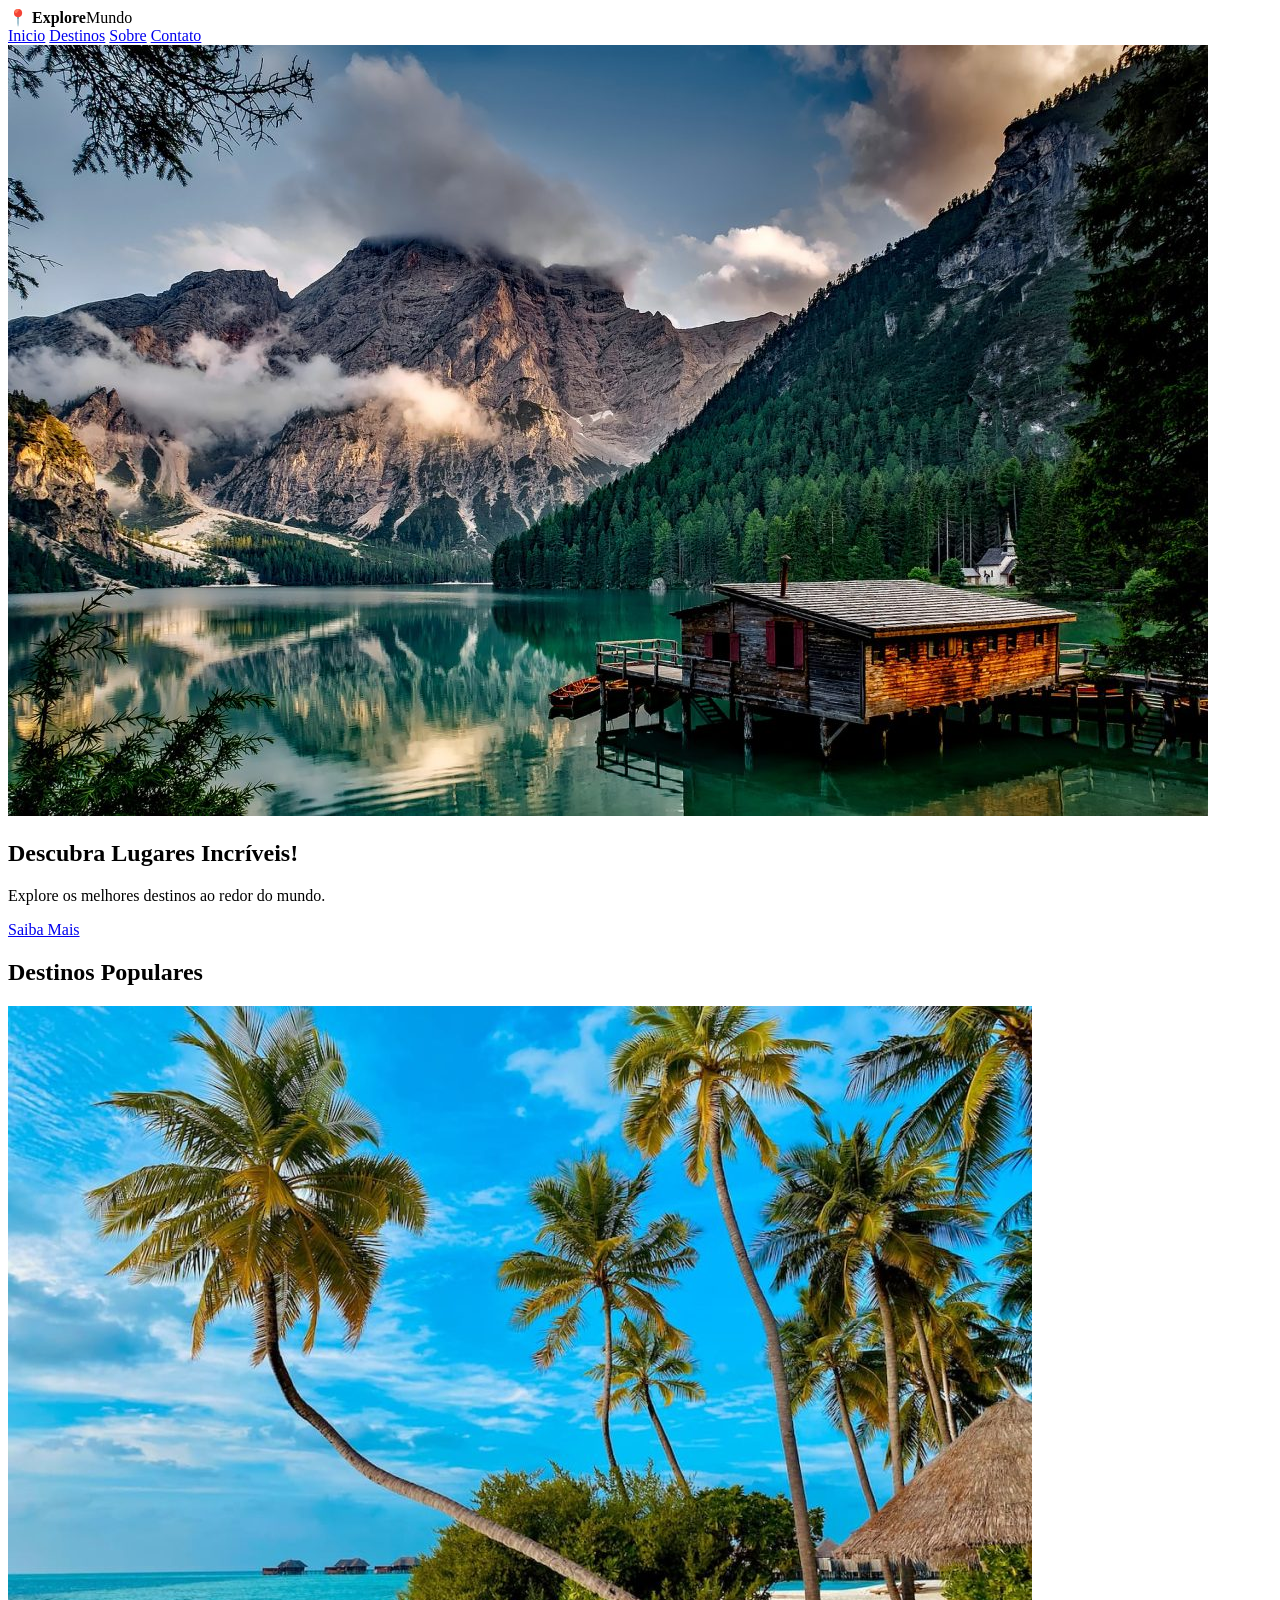
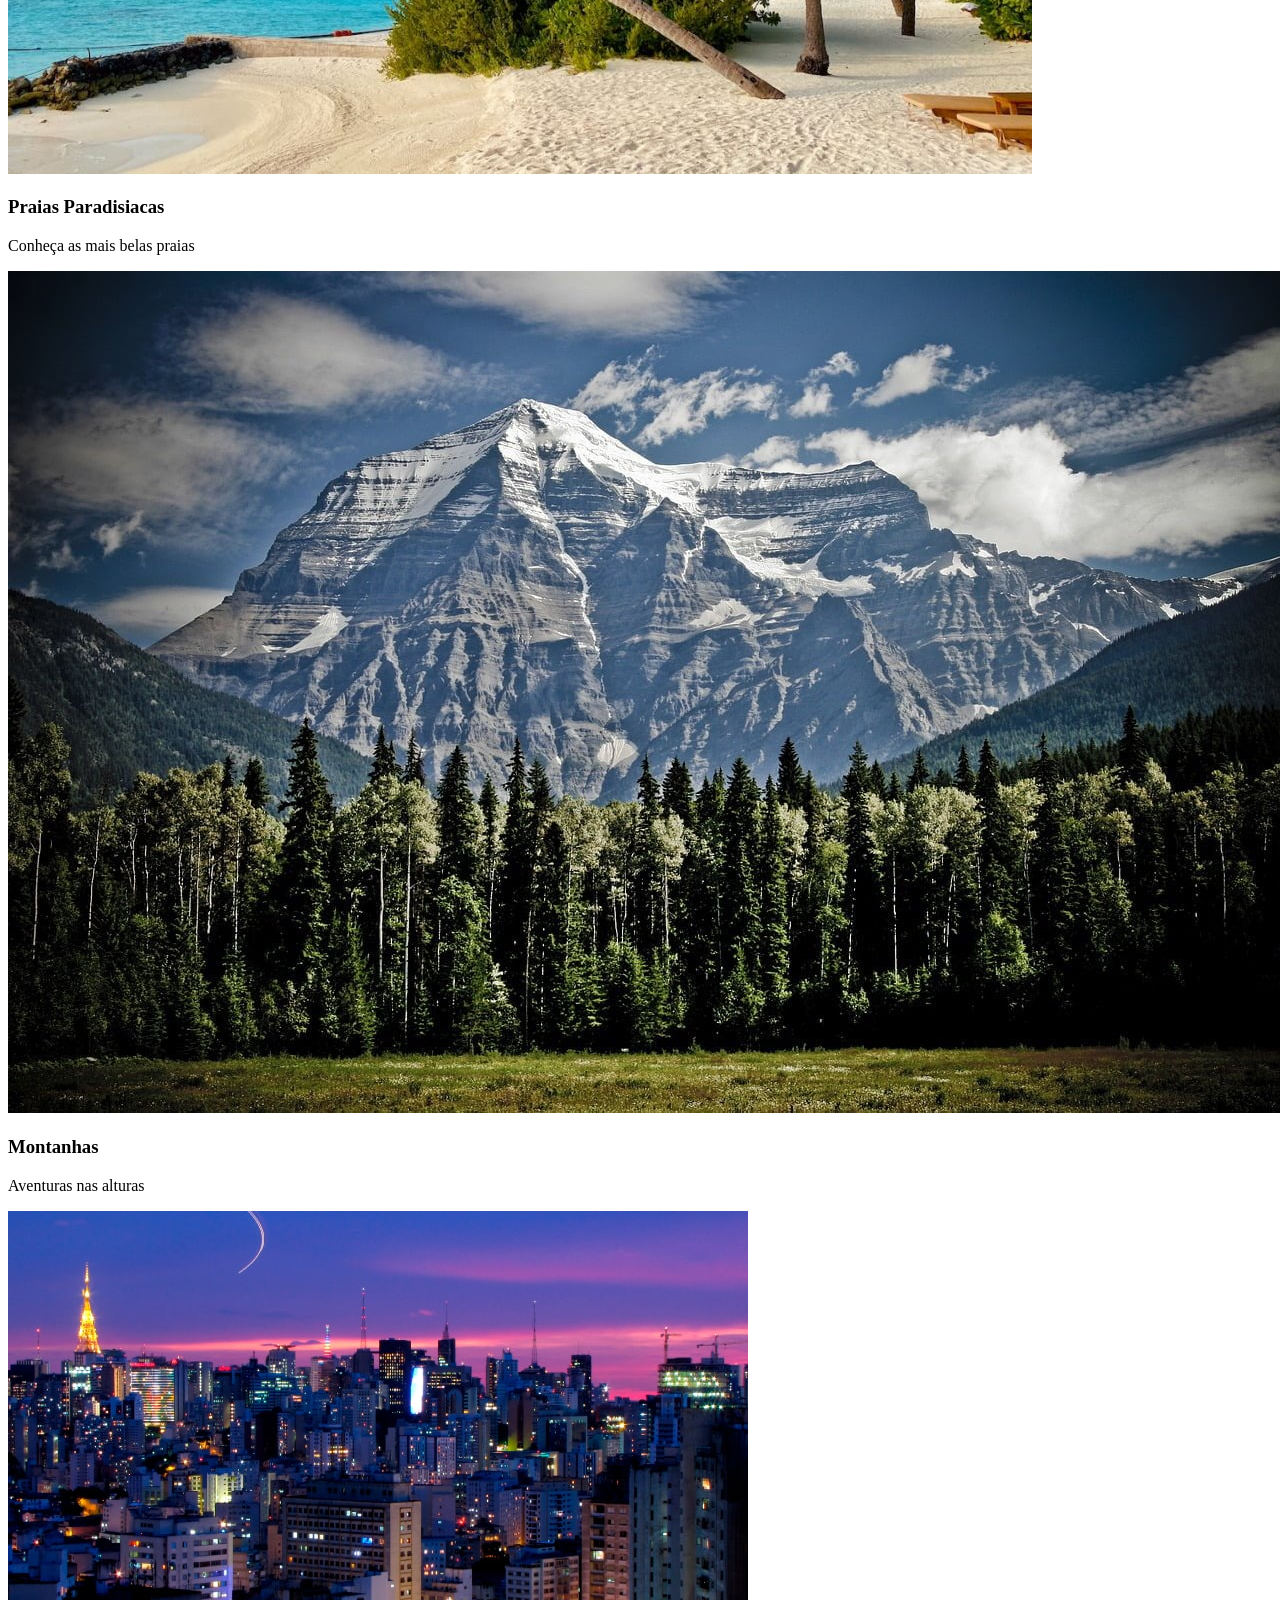
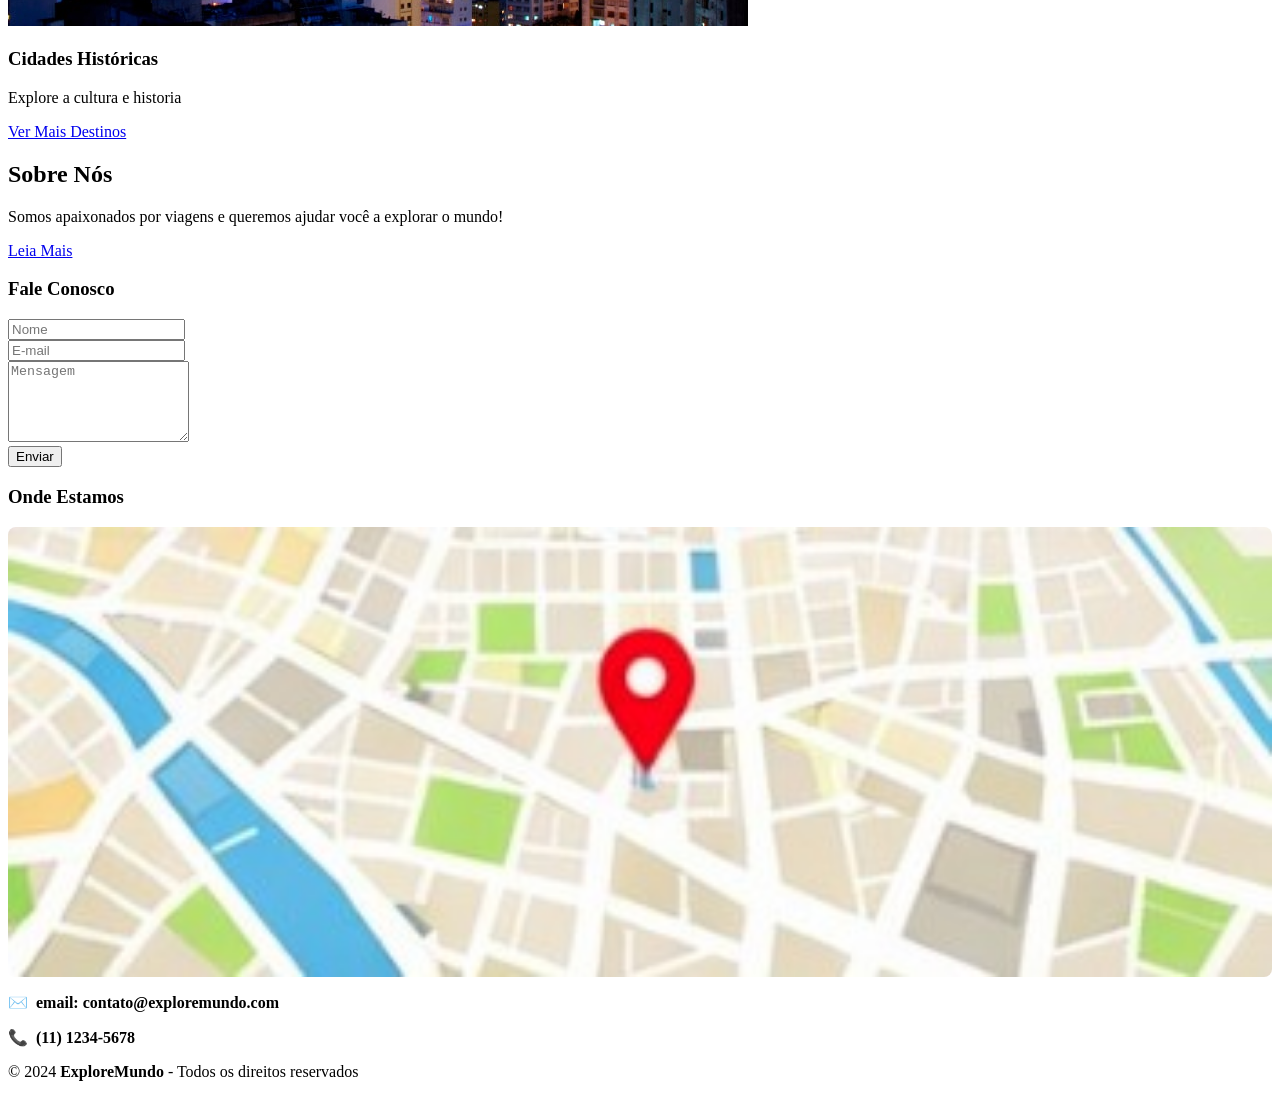
==== index.html @ 3347044f "Add files via upload" ====
<!DOCTYPE html>
<html lang="pt-BR">
<head>
  <meta charset="UTF-8" />
  <meta name="viewport" content="width=device-width, initial-scale=1.0" />
  <title>ExploreMundo - Descubra Lugares Incríveis</title>
  <link rel="stylesheet" href="css/style.css" />
  <link href="https://fonts.googleapis.com/css2?family=Montserrat:wght@400;600;700;800&family=Open+Sans:wght@400;600&display=swap" rel="stylesheet" />
</head>
<body>

  <!-- NAVBAR -->
  <header class="navbar">
    <div class="navbar__logo">
      <span class="logo-icon">📍</span>
      <span class="logo-text"><strong>Explore</strong>Mundo</span>
    </div>
    <nav class="navbar__links">
      <a href="index.html" class="active">Inicio</a>
      <a href="#destinos">Destinos</a>
      <a href="#sobre">Sobre</a>
      <a href="#contato">Contato</a>
    </nav>
  </header>

  <!-- HERO -->
  <section class="hero">
    <div class="hero__overlay"></div>
    <img src="img/hero.jpg" alt="Paisagem principal" class="hero__bg" />
    <div class="hero__content">
      <h1>Descubra Lugares Incríveis!</h1>
      <p>Explore os melhores destinos ao redor do mundo.</p>
      <a href="#destinos" class="btn btn--orange">Saiba Mais</a>
    </div>
  </section>

  <!-- DESTINOS POPULARES -->
  <section class="destinos" id="destinos">
    <h2 class="section-title">Destinos Populares</h2>
    <div class="destinos__grid">

      <div class="card">
        <img src="img/praia.jpg" alt="Praias Paradisíacas" />
        <div class="card__body">
          <h3>Praias Paradisiacas</h3>
          <p>Conheça as mais belas praias</p>
        </div>
      </div>

      <div class="card">
        <img src="img/montanha.jpg" alt="Montanhas" />
        <div class="card__body">
          <h3>Montanhas</h3>
          <p>Aventuras nas alturas</p>
        </div>
      </div>

      <div class="card">
        <img src="img/cidade.jpg" alt="Cidades Históricas" />
        <div class="card__body">
          <h3>Cidades Históricas</h3>
          <p>Explore a cultura e historia</p>
        </div>
      </div>

    </div>
    <div class="section-cta">
      <a href="destinos.html" class="btn btn--orange">Ver Mais Destinos</a>
    </div>
  </section>

  <!-- SOBRE NÓS -->
  <section class="sobre" id="sobre">
    <h2 class="section-title">Sobre Nós</h2>
    <p class="sobre__texto">Somos apaixonados por viagens e queremos ajudar você a explorar o mundo!</p>
    <a href="#" class="btn btn--orange">Leia Mais</a>
  </section>

  <!-- CONTATO -->
  <section class="contato" id="contato">
    <div class="contato__form-col">
      <h3>Fale Conosco</h3>
      <div class="form-group">
        <input type="text" placeholder="Nome" />
      </div>
      <div class="form-group">
        <input type="email" placeholder="E-mail" />
      </div>
      <div class="form-group">
        <textarea placeholder="Mensagem" rows="5"></textarea>
      </div>
      <button class="btn btn--blue">Enviar</button>
    </div>

    <div class="contato__info-col">
      <h3>Onde Estamos</h3>
      <div class="contato__map">
        <img src="img/mapa.jpg" alt="Mapa" style="width:100%;border-radius:8px;display:block;" />
      </div>
      <div class="contato__details">
        <p>✉️ &nbsp;<strong>email: contato@exploremundo.com</strong></p>
        <p>📞 &nbsp;<strong>(11) 1234-5678</strong></p>
      </div>
    </div>
  </section>

  <!-- FOOTER -->
  <footer class="footer">
    <p>© 2024 <strong>ExploreMundo</strong> - Todos os direitos reservados</p>
  </footer>

</body>
</html>
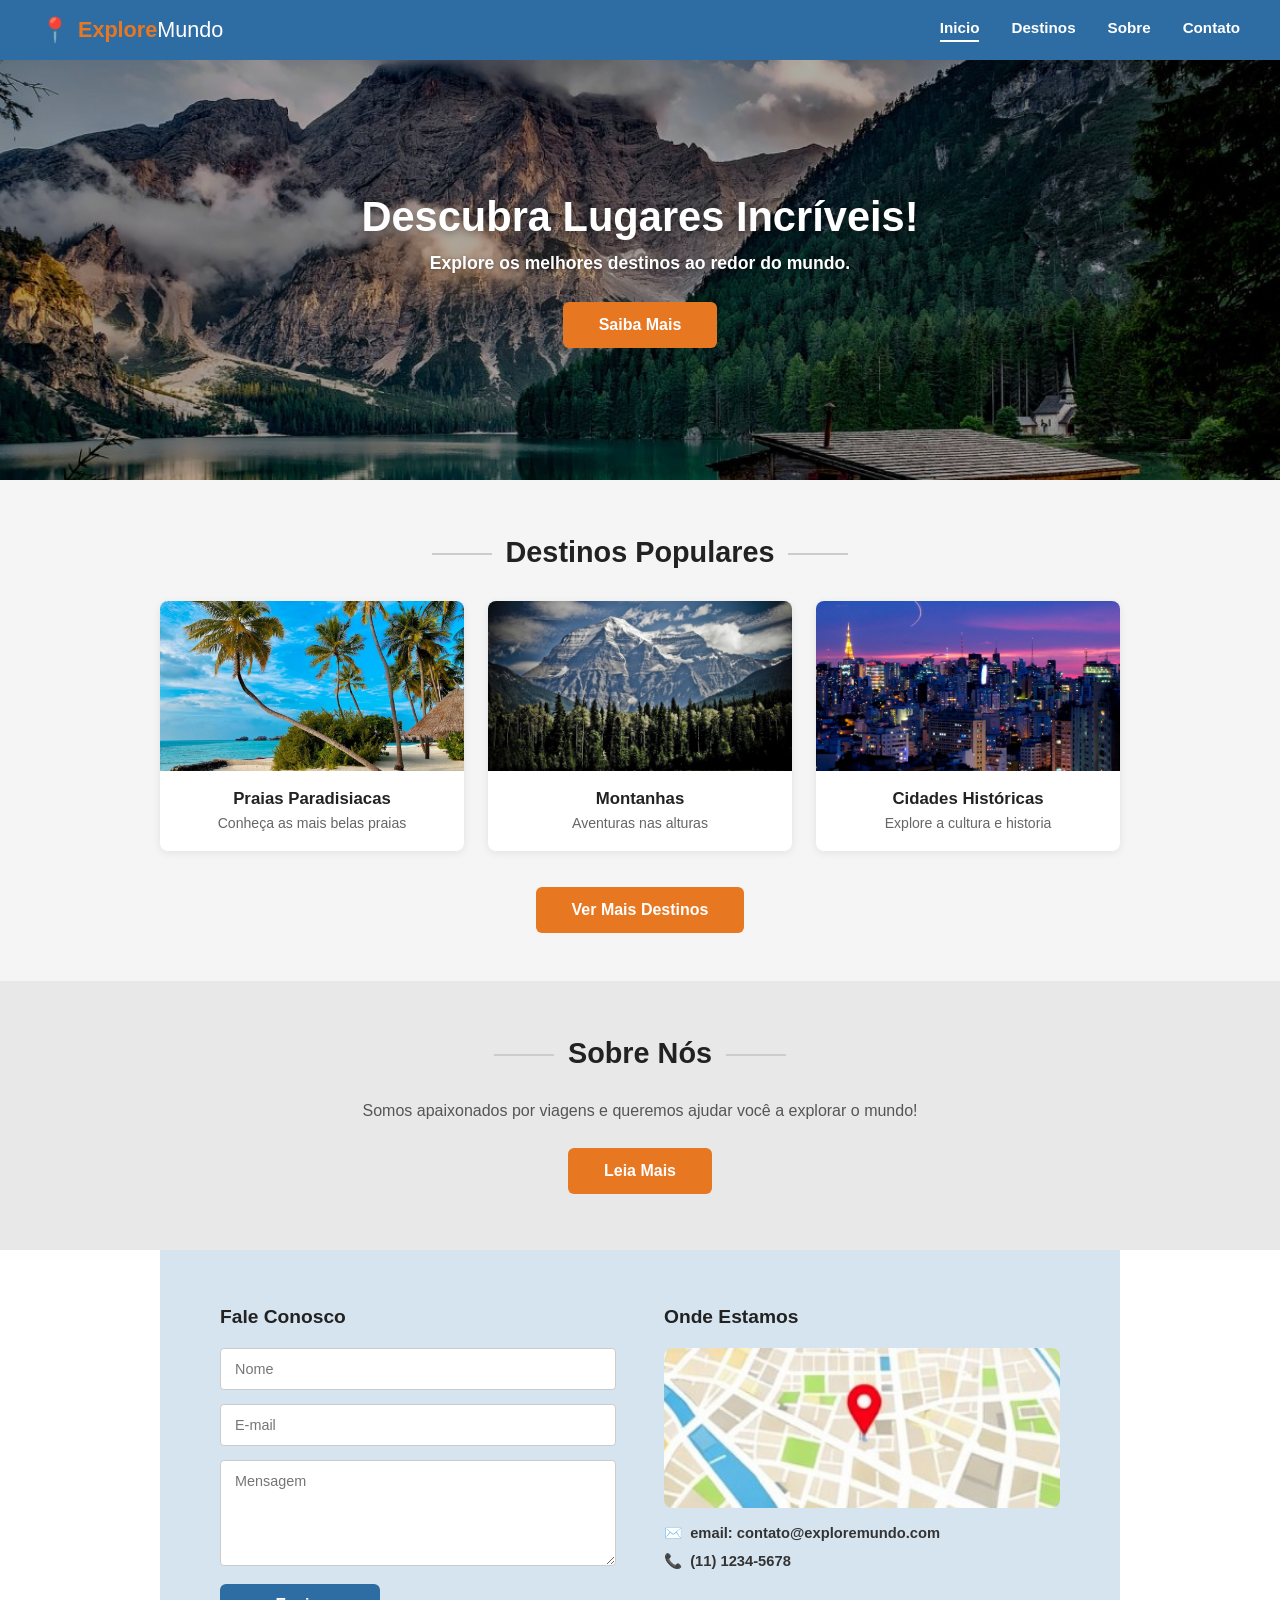
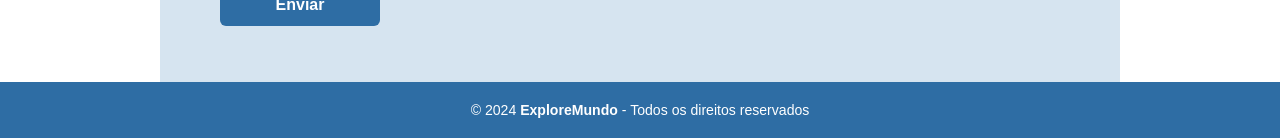
==== commit 477e9a73: "Update index.html" ====
--- a/index.html
+++ b/index.html
@@ -4,7 +4,7 @@
   <meta charset="UTF-8" />
   <meta name="viewport" content="width=device-width, initial-scale=1.0" />
   <title>ExploreMundo - Descubra Lugares Incríveis</title>
-  <link rel="stylesheet" href="css/style.css" />
+  <link rel="stylesheet" href="style.css" />
   <link href="https://fonts.googleapis.com/css2?family=Montserrat:wght@400;600;700;800&family=Open+Sans:wght@400;600&display=swap" rel="stylesheet" />
 </head>
 <body>
@@ -110,4 +110,4 @@
   </footer>
 
 </body>
-</html>+</html>
--- a/style.css
+++ b/style.css
@@ -0,0 +1,73 @@
+*, *::before, *::after { box-sizing: border-box; margin: 0; padding: 0; }
+html { scroll-behavior: smooth; }
+body { font-family: 'Open Sans', sans-serif; color: #333; background: #fff; }
+h1, h2, h3 { font-family: 'Montserrat', sans-serif; }
+
+.btn { display: inline-block; padding: 14px 36px; border-radius: 6px; font-family: 'Montserrat', sans-serif; font-weight: 700; font-size: 1rem; text-decoration: none; cursor: pointer; border: none; transition: opacity 0.2s, transform 0.15s; }
+.btn:hover { opacity: 0.88; transform: translateY(-1px); }
+.btn--orange { background: #e87722; color: #fff; }
+.btn--blue { background: #2e6da4; color: #fff; width: 160px; text-align: center; padding: 12px 0; }
+
+.navbar { display: flex; align-items: center; justify-content: space-between; background: #2e6da4; padding: 0 40px; height: 60px; position: sticky; top: 0; z-index: 100; }
+.navbar__logo { display: flex; align-items: center; gap: 8px; font-family: 'Montserrat', sans-serif; font-size: 1.35rem; color: #fff; }
+.logo-icon { font-size: 1.5rem; }
+.logo-text strong { color: #e87722; }
+.navbar__links { display: flex; gap: 32px; }
+.navbar__links a { color: #fff; text-decoration: none; font-family: 'Montserrat', sans-serif; font-weight: 600; font-size: 0.95rem; padding-bottom: 4px; border-bottom: 2px solid transparent; transition: border-color 0.2s; }
+.navbar__links a:hover, .navbar__links a.active { border-bottom-color: #fff; }
+
+.hero { position: relative; height: 420px; display: flex; align-items: center; justify-content: center; overflow: hidden; }
+.hero__bg { position: absolute; inset: 0; width: 100%; height: 100%; object-fit: cover; object-position: center; }
+.hero__overlay { position: absolute; inset: 0; background: rgba(0,0,0,0.32); z-index: 1; }
+.hero__content { position: relative; z-index: 2; text-align: center; color: #fff; padding: 0 20px; }
+.hero__content h1 { font-size: 2.6rem; font-weight: 800; margin-bottom: 12px; text-shadow: 0 2px 8px rgba(0,0,0,0.4); }
+.hero__content p { font-size: 1.1rem; font-weight: 600; margin-bottom: 28px; text-shadow: 0 1px 4px rgba(0,0,0,0.4); }
+
+.section-title { text-align: center; font-size: 1.8rem; font-weight: 800; color: #222; margin-bottom: 32px; }
+.section-title::before, .section-title::after { content: ''; display: inline-block; width: 60px; height: 2px; background: #ccc; vertical-align: middle; margin: 0 14px; }
+
+.destinos { background: #f5f5f5; padding: 56px 40px 48px; }
+.destinos__grid { display: grid; grid-template-columns: repeat(3, 1fr); gap: 24px; max-width: 960px; margin: 0 auto; }
+.card { background: #fff; border-radius: 8px; overflow: hidden; box-shadow: 0 2px 8px rgba(0,0,0,0.08); transition: transform 0.2s, box-shadow 0.2s; }
+.card:hover { transform: translateY(-4px); box-shadow: 0 6px 20px rgba(0,0,0,0.14); }
+.card img { width: 100%; height: 170px; object-fit: cover; display: block; }
+.card__body { padding: 18px 16px 20px; text-align: center; }
+.card__body h3 { font-size: 1.05rem; font-weight: 700; color: #222; margin-bottom: 6px; }
+.card__body p { font-size: 0.88rem; color: #666; }
+.section-cta { text-align: center; margin-top: 36px; }
+
+.sobre { background: #e8e8e8; padding: 56px 40px; text-align: center; }
+.sobre__texto { font-size: 1rem; color: #555; margin-bottom: 28px; max-width: 600px; margin-left: auto; margin-right: auto; }
+
+.contato { background: #d6e4f0; padding: 56px 60px; display: grid; grid-template-columns: 1fr 1fr; gap: 48px; max-width: 960px; margin: 0 auto; }
+.contato h3 { font-size: 1.2rem; font-weight: 700; color: #222; margin-bottom: 20px; }
+.form-group { margin-bottom: 14px; }
+.form-group input, .form-group textarea { width: 100%; padding: 12px 14px; border: 1px solid #ccc; border-radius: 4px; font-family: 'Open Sans', sans-serif; font-size: 0.9rem; background: #fff; color: #333; outline: none; transition: border-color 0.2s; resize: vertical; }
+.form-group input:focus, .form-group textarea:focus { border-color: #2e6da4; }
+.contato__map { margin-bottom: 16px; border-radius: 8px; overflow: hidden; height: 160px; }
+.contato__map img { width: 100%; height: 100%; object-fit: cover; }
+.contato__details p { font-size: 0.92rem; color: #333; margin-bottom: 10px; }
+
+.footer { background: #2e6da4; color: #fff; text-align: center; padding: 20px 40px; font-size: 0.88rem; }
+
+.page-destinos { padding: 56px 40px; background: #f5f5f5; min-height: 70vh; }
+.destinos-full__grid { display: grid; grid-template-columns: repeat(3, 1fr); gap: 28px; max-width: 1100px; margin: 0 auto; }
+.destinos-full__card { background: #fff; border-radius: 10px; overflow: hidden; box-shadow: 0 2px 10px rgba(0,0,0,0.09); transition: transform 0.2s, box-shadow 0.2s; }
+.destinos-full__card:hover { transform: translateY(-5px); box-shadow: 0 8px 24px rgba(0,0,0,0.15); }
+.destinos-full__card img { width: 100%; height: 200px; object-fit: cover; display: block; }
+.destinos-full__card .card-info { padding: 20px 18px; }
+.destinos-full__card .card-info h3 { font-size: 1.1rem; font-weight: 700; color: #222; margin-bottom: 6px; }
+.destinos-full__card .card-info p { font-size: 0.86rem; color: #666; margin-bottom: 14px; }
+.destinos-full__card .card-info .tag { display: inline-block; background: #e87722; color: #fff; font-size: 0.75rem; font-weight: 700; padding: 4px 12px; border-radius: 20px; text-transform: uppercase; }
+.page-intro { text-align: center; max-width: 600px; margin: 0 auto 40px; color: #666; font-size: 1rem; }
+.back-link { display: inline-block; margin-bottom: 32px; color: #2e6da4; font-weight: 600; text-decoration: none; font-size: 0.95rem; }
+.back-link:hover { text-decoration: underline; }
+
+@media (max-width: 768px) {
+  .destinos__grid, .destinos-full__grid { grid-template-columns: 1fr; }
+  .contato { grid-template-columns: 1fr; padding: 40px 24px; }
+  .hero__content h1 { font-size: 1.8rem; }
+  .navbar { padding: 0 20px; }
+  .navbar__links { gap: 16px; }
+  .destinos { padding: 40px 20px; }
+}
